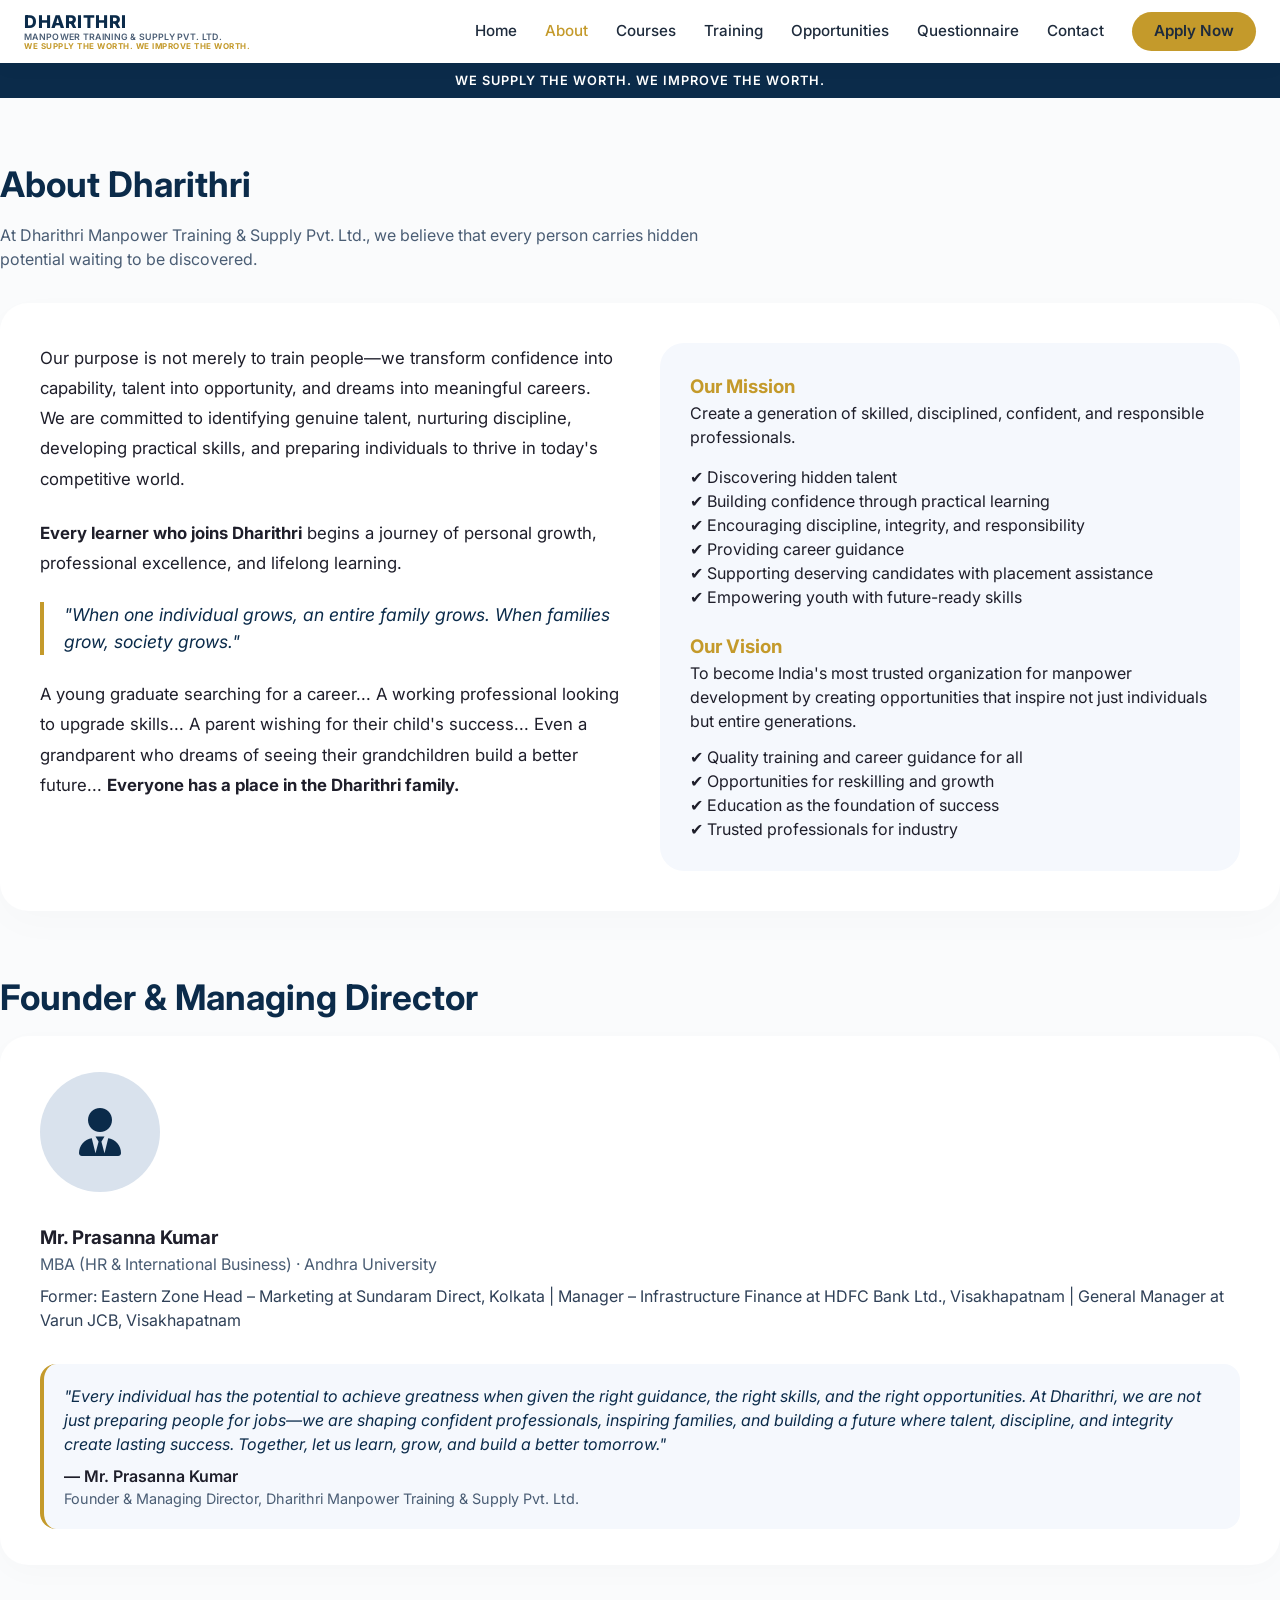
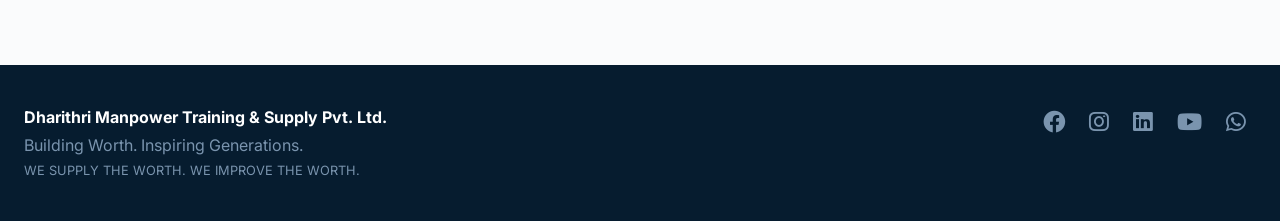
==== about.html @ cbfac0f6 "Initial commit - Dharithri website" ====
<!DOCTYPE html>
<html lang="en">
<head>
    <meta charset="UTF-8" />
    <meta name="viewport" content="width=device-width, initial-scale=1.0" />
    <title>About · Dharithri</title>
    <link rel="stylesheet" href="https://cdnjs.cloudflare.com/ajax/libs/font-awesome/6.0.0-beta3/css/all.min.css" />
    <link href="https://fonts.googleapis.com/css2?family=Inter:opsz,wght@14..32,400;14..32,500;14..32,600;14..32,700&display=swap" rel="stylesheet" />
    <link rel="stylesheet" href="css/style.css" />
</head>
<body>
    <!-- Navbar auto-loaded by navbar.js -->

    <section class="container" style="padding: 60px 0;">
        <h1 class="section-title">About Dharithri</h1>
        <p class="section-sub">At Dharithri Manpower Training & Supply Pvt. Ltd., we believe that every person carries hidden potential waiting to be discovered.</p>

        <div class="about-grid">
            <div>
                <p style="font-size:1.05rem; line-height:1.8;">Our purpose is not merely to train people—we transform confidence into capability, talent into opportunity, and dreams into meaningful careers. We are committed to identifying genuine talent, nurturing discipline, developing practical skills, and preparing individuals to thrive in today's competitive world.</p>
                <br />
                <p style="font-size:1.05rem; line-height:1.8;"><strong>Every learner who joins Dharithri</strong> begins a journey of personal growth, professional excellence, and lifelong learning.</p>
                <br />
                <blockquote style="border-left:4px solid #c49a2b; padding-left:20px; font-style:italic; font-size:1.1rem; color:#0b2b4a;">"When one individual grows, an entire family grows. When families grow, society grows."</blockquote>
                <br />
                <p style="font-size:1.05rem; line-height:1.8;">A young graduate searching for a career... A working professional looking to upgrade skills... A parent wishing for their child's success... Even a grandparent who dreams of seeing their grandchildren build a better future... <strong>Everyone has a place in the Dharithri family.</strong></p>
            </div>
            <div style="background:#f5f8fd; padding:30px; border-radius:24px;">
                <h3 style="color:#c49a2b;">Our Mission</h3>
                <p>Create a generation of skilled, disciplined, confident, and responsible professionals.</p>
                <ul style="list-style:none; margin-top:16px;">
                    <li>✔ Discovering hidden talent</li>
                    <li>✔ Building confidence through practical learning</li>
                    <li>✔ Encouraging discipline, integrity, and responsibility</li>
                    <li>✔ Providing career guidance</li>
                    <li>✔ Supporting deserving candidates with placement assistance</li>
                    <li>✔ Empowering youth with future-ready skills</li>
                </ul>
                <br />
                <h3 style="color:#c49a2b;">Our Vision</h3>
                <p>To become India's most trusted organization for manpower development by creating opportunities that inspire not just individuals but entire generations.</p>
                <ul style="list-style:none; margin-top:12px;">
                    <li>✔ Quality training and career guidance for all</li>
                    <li>✔ Opportunities for reskilling and growth</li>
                    <li>✔ Education as the foundation of success</li>
                    <li>✔ Trusted professionals for industry</li>
                </ul>
            </div>
        </div>

        <!-- ======== FOUNDER ======== -->
        <div style="margin-top:60px;">
            <h2 class="section-title">Founder & Managing Director</h2>
            <div class="founder-card">
                <div class="founder-img"><i class="fas fa-user-tie"></i></div>
                <div>
                    <h3>Mr. Prasanna Kumar</h3>
                    <p style="color:#4a5d74;">MBA (HR & International Business) · Andhra University</p>
                    <p style="margin:8px 0; color:#2f4057;">Former: Eastern Zone Head – Marketing at Sundaram Direct, Kolkata | Manager – Infrastructure Finance at HDFC Bank Ltd., Visakhapatnam | General Manager at Varun JCB, Visakhapatnam</p>
                    <br />
                    <div style="background:#f5f8fd; padding:20px; border-radius:16px; border-left:4px solid #c49a2b;">
                        <p style="font-style:italic; color:#0b2b4a;">"Every individual has the potential to achieve greatness when given the right guidance, the right skills, and the right opportunities. At Dharithri, we are not just preparing people for jobs—we are shaping confident professionals, inspiring families, and building a future where talent, discipline, and integrity create lasting success. Together, let us learn, grow, and build a better tomorrow."</p>
                        <p style="margin-top:8px; font-weight:600;">— Mr. Prasanna Kumar</p>
                        <p style="color:#4a5d74; font-size:0.9rem;">Founder & Managing Director, Dharithri Manpower Training & Supply Pvt. Ltd.</p>
                    </div>
                </div>
            </div>
        </div>
    </section>

    <script src="js/main.js"></script>
    <script src="js/navbar.js"></script>
</body>
</html>
---- css/style.css ----
/* ===== RESET & BASE ===== */
* { margin: 0; padding: 0; box-sizing: border-box; }
body { font-family: 'Inter', sans-serif; background: #fafbfc; color: #1e1e2a; line-height: 1.5; scroll-behavior: smooth; }
.container { max-width: 1280px; margin: 0 auto; padding: 0 24px; }

/* ===== NAVBAR ===== */
.navbar { background: white; box-shadow: 0 4px 20px rgba(0,0,0,0.03); padding: 12px 0; position: sticky; top: 0; z-index: 100; }
.nav-flex { display: flex; align-items: center; justify-content: space-between; flex-wrap: wrap; }
.logo-area { display: flex; align-items: center; gap: 10px; }
.logo-area img { height: 48px; width: auto; }
.logo-text { font-weight: 700; font-size: 1.2rem; color: #0b2b4a; }
.logo-text span { color: #c49a2b; }
.nav-links { display: flex; gap: 28px; font-weight: 500; align-items: center; }
.nav-links a { text-decoration: none; color: #1e2b3c; transition: 0.2s; font-size: 0.95rem; }
.nav-links a:hover, .nav-links a.active { color: #c49a2b; }
.hamburger { display: none; font-size: 1.6rem; cursor: pointer; }
@media (max-width: 768px) {
    .nav-links { display: none; flex-direction: column; width: 100%; padding: 20px 0; gap: 14px; }
    .nav-links.show { display: flex; }
    .hamburger { display: block; }
}

/* ===== BUTTONS ===== */
.btn { display: inline-block; background: #0b2b4a; color: white; padding: 10px 24px; border-radius: 40px; text-decoration: none; font-weight: 600; font-size: 0.9rem; border: none; cursor: pointer; transition: 0.2s; }
.btn-gold { background: #c49a2b; color: #0b2b4a; }
.btn-gold:hover { background: #b0861f; transform: translateY(-2px); }
.btn-outline { background: transparent; border: 2px solid #c49a2b; color: #c49a2b; }
.btn-outline:hover { background: #c49a2b; color: white; }
.btn:hover { opacity: 0.9; transform: translateY(-2px); }

/* ===== SECTIONS ===== */
.section-title { font-size: 2.2rem; font-weight: 700; color: #0b2b4a; margin-bottom: 12px; }
.section-sub { color: #4a5d74; max-width: 700px; margin-bottom: 32px; }

/* ===== HERO ===== */
.hero { padding: 60px 0 40px; background: linear-gradient(145deg, #f0f4fa 0%, #ffffff 100%); }
.hero-grid { display: grid; grid-template-columns: 1fr 1fr; gap: 48px; align-items: center; }
.hero h1 { font-size: 3.2rem; font-weight: 700; line-height: 1.2; color: #0b2b4a; }
.hero h1 i { color: #c49a2b; }
.hero p { font-size: 1.1rem; color: #2f4057; margin: 20px 0 28px; max-width: 520px; }
.hero-tag { background: #e7edf5; display: inline-block; padding: 6px 18px; border-radius: 40px; font-weight: 600; font-size: 0.9rem; color: #0b2b4a; }
.hero-badge { display: flex; gap: 12px; flex-wrap: wrap; }
@media (max-width: 768px) { .hero-grid { grid-template-columns: 1fr; } .hero h1 { font-size: 2.2rem; } }

/* ===== ABOUT ===== */
.about-grid { display: grid; grid-template-columns: 1fr 1fr; gap: 40px; background: white; padding: 40px; border-radius: 28px; box-shadow: 0 12px 40px rgba(0,0,0,0.02); }
@media (max-width: 768px) { .about-grid { grid-template-columns: 1fr; padding: 24px; } }

/* ===== FOUNDER ===== */
.founder-card { background: white; border-radius: 28px; padding: 36px 40px; box-shadow: 0 8px 30px rgba(0,0,0,0.02); display: flex; gap: 32px; flex-wrap: wrap; align-items: flex-start; }
.founder-img { width: 120px; height: 120px; background: #d9e2ed; border-radius: 50%; display: flex; align-items: center; justify-content: center; font-size: 3rem; color: #0b2b4a; font-weight: 700; flex-shrink:0; }

/* ===== CARDS ===== */
.card { background: white; padding: 24px; border-radius: 20px; box-shadow: 0 4px 16px rgba(0,0,0,0.03); transition: 0.3s; }
.card:hover { transform: translateY(-4px); box-shadow: 0 12px 32px rgba(0,0,0,0.06); }
.card h4 { margin: 12px 0 6px; }
.card p { color: #4a5d74; font-size: 0.95rem; }

/* ===== COURSES ===== */
.course-grid { display: grid; grid-template-columns: repeat(auto-fill, minmax(280px, 1fr)); gap: 24px; margin: 30px 0; }
.course-card { background: white; padding: 24px; border-radius: 20px; box-shadow: 0 4px 16px rgba(0,0,0,0.03); border-left: 4px solid #c49a2b; transition: 0.3s; }
.course-card:hover { transform: translateY(-3px); box-shadow: 0 12px 32px rgba(0,0,0,0.06); }
.course-card h4 { color: #0b2b4a; margin-bottom: 8px; }
.course-card ul { list-style: none; margin: 10px 0 16px; }
.course-card ul li { padding: 4px 0; font-size: 0.9rem; color: #2f4057; border-bottom: 1px solid #f0f2f5; }
.course-card ul li:last-child { border-bottom: none; }
.course-card .btn { padding: 6px 18px; font-size: 0.8rem; margin-right: 6px; }

/* ===== TRAINING ===== */
.training-section { background: white; padding: 40px; border-radius: 24px; margin: 30px 0; box-shadow: 0 4px 16px rgba(0,0,0,0.03); }
.training-section h3 { color: #0b2b4a; margin-bottom: 16px; }

/* ===== GALLERY ===== */
.gallery-grid { display: grid; grid-template-columns: repeat(auto-fit, minmax(250px, 1fr)); gap: 20px; margin: 24px 0; }
.gallery-grid img { width: 100%; height: 220px; object-fit: cover; border-radius: 16px; box-shadow: 0 4px 16px rgba(0,0,0,0.06); transition: 0.3s; }
.gallery-grid img:hover { transform: scale(1.02); box-shadow: 0 8px 24px rgba(0,0,0,0.1); }

/* ===== FORM ===== */
.form-group { margin-bottom: 20px; }
.form-group label { display: block; font-weight: 600; margin-bottom: 4px; color: #0b2b4a; }
.form-group label .required { color: #e74c3c; }
.form-group input, .form-group select, .form-group textarea { width: 100%; padding: 12px 16px; border: 1px solid #dde2e8; border-radius: 12px; font-family: 'Inter', sans-serif; font-size: 0.95rem; transition: 0.2s; background: white; }
.form-group input:focus, .form-group select:focus, .form-group textarea:focus { outline: none; border-color: #c49a2b; box-shadow: 0 0 0 3px rgba(196,154,43,0.15); }
.form-group input[type="file"] { padding: 10px; background: #f8f9fb; }
.form-row { display: grid; grid-template-columns: 1fr 1fr; gap: 20px; }
@media (max-width: 600px) { .form-row { grid-template-columns: 1fr; } }
.form-section { background: white; padding: 40px; border-radius: 24px; box-shadow: 0 4px 16px rgba(0,0,0,0.03); max-width: 900px; margin: 0 auto; }

/* ============================================= */
/* ===== ADMIN STYLES (UPDATED) ===== */
/* ============================================= */

/* --- Admin Login Box --- */
.admin-login-box {
    max-width: 420px;
    width: 100%;
    margin: 60px auto;
    background: white;
    padding: 40px;
    border-radius: 24px;
    box-shadow: 0 12px 40px rgba(0,0,0,0.08);
}

.admin-login-box .form-group input {
    width: 100%;
    padding: 12px 16px;
    border: 1px solid #dde2e8;
    border-radius: 12px;
    font-family: 'Inter', sans-serif;
    font-size: 0.95rem;
    transition: 0.2s;
    background: white;
}

.admin-login-box .form-group input:focus {
    outline: none;
    border-color: #c49a2b;
    box-shadow: 0 0 0 3px rgba(196,154,43,0.15);
}

.admin-login-box .form-group label {
    display: block;
    font-weight: 600;
    margin-bottom: 4px;
    color: #0b2b4a;
}

.admin-login-box .form-group label .required {
    color: #e74c3c;
}

/* --- Admin Table --- */
.admin-table {
    width: 100%;
    border-collapse: collapse;
    background: white;
    border-radius: 16px;
    overflow: hidden;
    box-shadow: 0 4px 16px rgba(0,0,0,0.03);
}

.admin-table th {
    background: #0b2b4a;
    color: white;
    padding: 14px 16px;
    text-align: left;
    font-weight: 600;
}

.admin-table td {
    padding: 12px 16px;
    border-bottom: 1px solid #eef2f6;
    vertical-align: middle;
}

.admin-table tr:hover {
    background: #f8f9fb;
}

.admin-table .badge {
    background: #c49a2b;
    color: #0b2b4a;
    padding: 2px 12px;
    border-radius: 40px;
    font-size: 0.75rem;
    font-weight: 600;
}

/* --- Admin Dashboard Table (Responsive) --- */
.admin-dashboard-table {
    width: 100%;
    border-collapse: collapse;
    font-size: 0.9rem;
}

.admin-dashboard-table thead tr {
    background: #0b2b4a;
    color: white;
}

.admin-dashboard-table thead th {
    padding: 12px 16px;
    text-align: left;
    font-weight: 600;
}

.admin-dashboard-table tbody tr {
    border-bottom: 1px solid #eef2f6;
}

.admin-dashboard-table tbody tr:nth-child(even) {
    background: #f8f9fb;
}

.admin-dashboard-table tbody td {
    padding: 10px 16px;
    vertical-align: middle;
}

.admin-dashboard-table .program-badge {
    background: #c49a2b;
    color: #0b2b4a;
    padding: 2px 12px;
    border-radius: 40px;
    font-size: 0.75rem;
    font-weight: 600;
    display: inline-block;
}

.admin-dashboard-table .view-btn {
    background: #c49a2b;
    border: none;
    color: #0b2b4a;
    padding: 4px 14px;
    border-radius: 6px;
    cursor: pointer;
    font-size: 0.8rem;
    font-weight: 600;
    transition: 0.2s;
}

.admin-dashboard-table .view-btn:hover {
    background: #b0861f;
    transform: scale(1.05);
}

/* --- Admin Stats Cards --- */
.admin-stats {
    display: grid;
    grid-template-columns: repeat(auto-fit, minmax(150px, 1fr));
    gap: 16px;
    margin-bottom: 24px;
}

.admin-stat-card {
    background: #f5f8fd;
    padding: 16px;
    border-radius: 12px;
    text-align: center;
}

.admin-stat-card h3 {
    color: #0b2b4a;
    font-size: 1.8rem;
    margin: 0;
}

.admin-stat-card p {
    color: #4a5d74;
    margin: 4px 0 0;
    font-size: 0.9rem;
}

/* --- Admin Action Buttons --- */
.admin-actions {
    margin-top: 20px;
    display: flex;
    gap: 12px;
    flex-wrap: wrap;
}

.admin-actions .btn-export {
    background: #0b2b4a;
    color: white;
    border: none;
    padding: 10px 24px;
    border-radius: 40px;
    cursor: pointer;
    font-weight: 600;
    transition: 0.2s;
}

.admin-actions .btn-export:hover {
    background: #1a3d5e;
    transform: translateY(-2px);
}

.admin-actions .btn-refresh {
    background: #4a5d74;
    color: white;
    border: none;
    padding: 10px 24px;
    border-radius: 40px;
    cursor: pointer;
    font-weight: 600;
    transition: 0.2s;
}

.admin-actions .btn-refresh:hover {
    background: #5a6d84;
    transform: translateY(-2px);
}

.admin-actions .btn-danger {
    background: #e74c3c;
    color: white;
    border: none;
    padding: 10px 24px;
    border-radius: 40px;
    cursor: pointer;
    font-weight: 600;
    transition: 0.2s;
}

.admin-actions .btn-danger:hover {
    background: #c0392b;
    transform: translateY(-2px);
}

/* --- Admin Loading --- */
.admin-loading {
    text-align: center;
    padding: 40px;
    color: #4a5d74;
    background: white;
    border-radius: 16px;
}

.admin-loading .spinner {
    font-size: 2rem;
    color: #c49a2b;
    animation: spin 1s linear infinite;
}

.admin-loading p {
    margin-top: 12px;
}

@keyframes spin {
    0% { transform: rotate(0deg); }
    100% { transform: rotate(360deg); }
}

/* --- Admin Empty State --- */
.admin-empty {
    text-align: center;
    padding: 40px;
    color: #4a5d74;
}

.admin-empty .icon {
    font-size: 3rem;
    color: #c49a2b;
}

.admin-empty h3 {
    margin: 12px 0;
    color: #0b2b4a;
}

/* ============================================= */
/* ===== ALERTS ===== */
/* ============================================= */
.alert {
    padding: 16px 20px;
    border-radius: 12px;
    margin-bottom: 20px;
}

.alert-success {
    background: #e8f5e9;
    color: #2e7d32;
    border: 1px solid #a5d6a7;
}

.alert-error {
    background: #ffebee;
    color: #c62828;
    border: 1px solid #ef9a9a;
}

.alert-info {
    background: #e3f2fd;
    color: #0d47a1;
    border: 1px solid #90caf9;
}

/* ============================================= */
/* ===== MISC ===== */
/* ============================================= */
.text-center { text-align: center; }
.mt-20 { margin-top: 20px; }
.mb-20 { margin-bottom: 20px; }

/* ============================================= */
/* ===== RESPONSIVE TABLES ===== */
/* ============================================= */
@media (max-width: 768px) {
    .admin-dashboard-table {
        font-size: 0.8rem;
    }
    
    .admin-dashboard-table thead th,
    .admin-dashboard-table tbody td {
        padding: 8px 10px;
    }
    
    .admin-dashboard-table .program-badge {
        font-size: 0.65rem;
        padding: 1px 8px;
    }
    
    .admin-stats {
        grid-template-columns: repeat(auto-fit, minmax(120px, 1fr));
    }
    
    .admin-stat-card h3 {
        font-size: 1.4rem;
    }
    
    .admin-login-box {
        padding: 24px;
        margin: 20px auto;
    }
    
    .admin-actions {
        flex-direction: column;
    }
    
    .admin-actions .btn-export,
    .admin-actions .btn-refresh,
    .admin-actions .btn-danger {
        width: 100%;
        text-align: center;
    }
}

@media (max-width: 480px) {
    .admin-dashboard-table {
        font-size: 0.7rem;
    }
    
    .admin-dashboard-table thead th,
    .admin-dashboard-table tbody td {
        padding: 6px 8px;
    }
    
    .admin-dashboard-table .view-btn {
        padding: 2px 10px;
        font-size: 0.7rem;
    }
}

/* ============================================= */
/* ===== OPPORTUNITIES PAGE ===== */
/* ============================================= */
.opportunity-card {
    background: white;
    padding: 30px;
    border-radius: 20px;
    box-shadow: 0 4px 16px rgba(0,0,0,0.03);
    border-top: 4px solid #c49a2b;
    text-align: center;
    transition: 0.3s;
}

.opportunity-card:hover {
    transform: translateY(-8px);
    box-shadow: 0 12px 40px rgba(0,0,0,0.08);
}

.opportunity-card .icon-wrapper {
    background: #f5f8fd;
    width: 70px;
    height: 70px;
    border-radius: 50%;
    display: flex;
    align-items: center;
    justify-content: center;
    margin: 0 auto 16px;
}

.opportunity-card .icon-wrapper i {
    font-size: 2rem;
    color: #c49a2b;
}

.opportunity-card h3 {
    color: #0b2b4a;
    margin-bottom: 8px;
}

.opportunity-card p {
    color: #4a5d74;
    line-height: 1.6;
}

/* ============================================= */
/* ===== TAGLINE BANNER ===== */
/* ============================================= */
.tagline-banner {
    background: #0b2b4a;
    color: white;
    text-align: center;
    padding: 10px 0;
    font-weight: 600;
    letter-spacing: 1px;
    font-size: 0.9rem;
}

/* ============================================= */
/* ===== FOOTER ===== */
/* ============================================= */
.footer {
    background: #061c2f;
    color: white;
    padding: 40px 0;
}

.footer a {
    color: #7a94ae;
    margin: 0 10px;
    font-size: 1.4rem;
    transition: 0.3s;
}

.footer a:hover {
    color: #c49a2b;
}

.footer .footer-brand h4 {
    color: white;
}

.footer .footer-brand p {
    color: #7a94ae;
    margin-top: 4px;
}
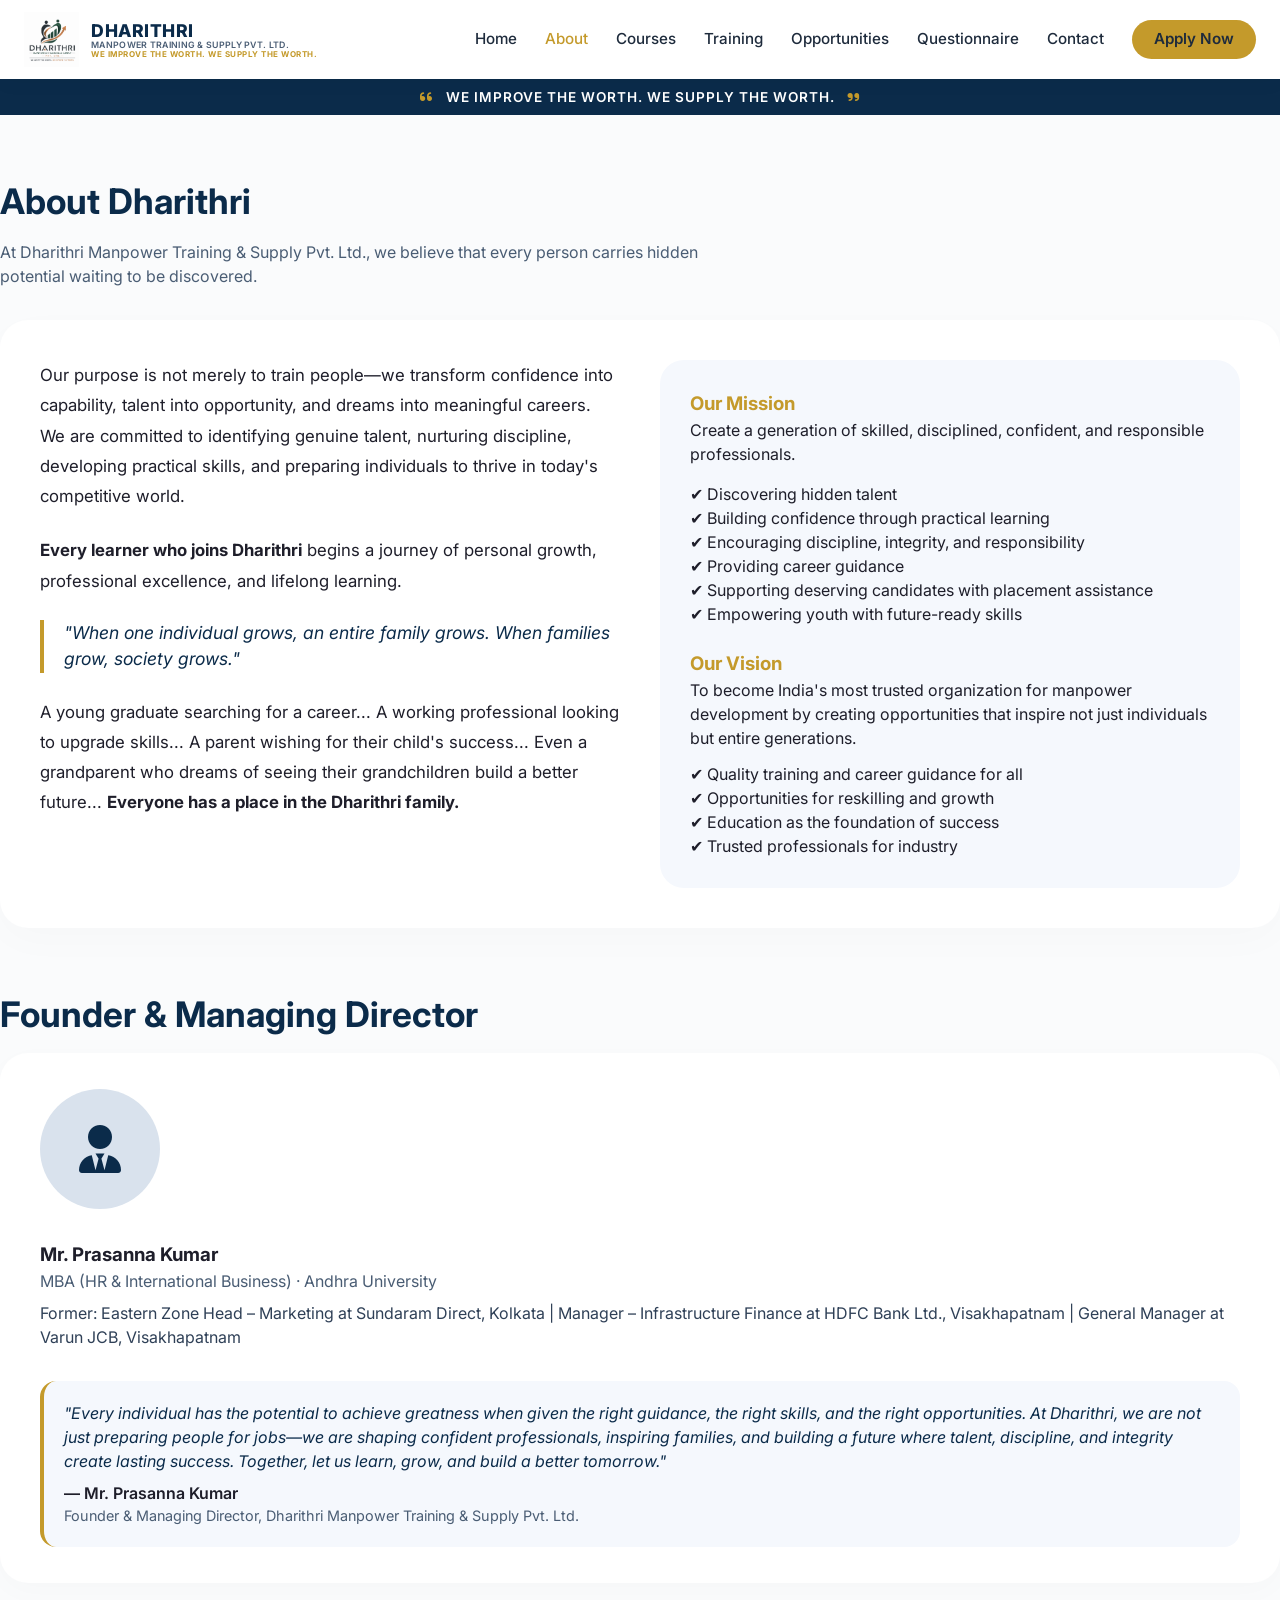
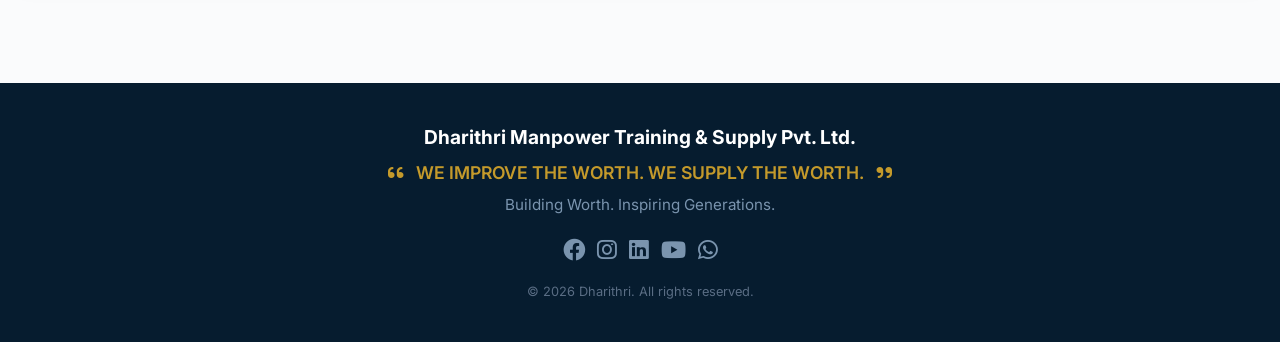
==== commit 229dfa24: "Update about.html" ====
--- a/about.html
+++ b/about.html
@@ -71,4 +71,4 @@
     <script src="js/main.js"></script>
     <script src="js/navbar.js"></script>
 </body>
-</html>+</html>
--- a/css/style.css
+++ b/css/style.css
@@ -81,16 +81,16 @@
 .form-group label .required { color: #e74c3c; }
 .form-group input, .form-group select, .form-group textarea { width: 100%; padding: 12px 16px; border: 1px solid #dde2e8; border-radius: 12px; font-family: 'Inter', sans-serif; font-size: 0.95rem; transition: 0.2s; background: white; }
 .form-group input:focus, .form-group select:focus, .form-group textarea:focus { outline: none; border-color: #c49a2b; box-shadow: 0 0 0 3px rgba(196,154,43,0.15); }
-.form-group input[type="file"] { padding: 10px; background: #f8f9fb; }
+.form-group input[type="file"] { padding: 10px; background: #f8f9fb; cursor: pointer; }
+.form-group input[type="file"]:hover { background: #f0f2f5; }
+.form-group small { display: block; margin-top: 4px; color: #6c7a8a; font-size: 0.85rem; }
 .form-row { display: grid; grid-template-columns: 1fr 1fr; gap: 20px; }
 @media (max-width: 600px) { .form-row { grid-template-columns: 1fr; } }
 .form-section { background: white; padding: 40px; border-radius: 24px; box-shadow: 0 4px 16px rgba(0,0,0,0.03); max-width: 900px; margin: 0 auto; }
 
 /* ============================================= */
-/* ===== ADMIN STYLES (UPDATED) ===== */
-/* ============================================= */
-
-/* --- Admin Login Box --- */
+/* ===== ADMIN LOGIN ===== */
+/* ============================================= */
 .admin-login-box {
     max-width: 420px;
     width: 100%;
@@ -129,75 +129,172 @@
     color: #e74c3c;
 }
 
+/* ============================================= */
+/* ===== ADMIN DASHBOARD ===== */
+/* ============================================= */
+
+/* --- Dashboard Header --- */
+.dashboard-header {
+    display: flex;
+    justify-content: space-between;
+    align-items: center;
+    flex-wrap: wrap;
+    margin: 20px 0 30px;
+    gap: 16px;
+}
+
+.dashboard-header h1 {
+    font-size: 2rem;
+    color: #0b2b4a;
+}
+
+.dashboard-controls {
+    display: flex;
+    gap: 12px;
+    align-items: center;
+    flex-wrap: wrap;
+}
+
+.dashboard-controls input[type="text"] {
+    padding: 10px 16px;
+    border: 1px solid #dde2e8;
+    border-radius: 12px;
+    font-family: 'Inter', sans-serif;
+    font-size: 0.95rem;
+    min-width: 250px;
+    transition: 0.2s;
+    background: white;
+}
+
+.dashboard-controls input[type="text"]:focus {
+    outline: none;
+    border-color: #c49a2b;
+    box-shadow: 0 0 0 3px rgba(196,154,43,0.15);
+}
+
+.btn-export {
+    background: #0b2b4a;
+    color: white;
+    border: none;
+    padding: 10px 24px;
+    border-radius: 40px;
+    cursor: pointer;
+    font-weight: 600;
+    font-size: 0.9rem;
+    transition: 0.3s;
+    display: inline-flex;
+    align-items: center;
+    gap: 8px;
+}
+
+.btn-export:hover {
+    background: #1a3d5e;
+    transform: translateY(-2px);
+    box-shadow: 0 4px 12px rgba(11,43,74,0.2);
+}
+
+.btn-export i {
+    font-size: 1rem;
+}
+
+/* --- Stats Cards --- */
+.admin-stats {
+    display: grid;
+    grid-template-columns: repeat(auto-fit, minmax(180px, 1fr));
+    gap: 20px;
+    margin-bottom: 30px;
+}
+
+.admin-stat-card {
+    background: white;
+    padding: 20px 24px;
+    border-radius: 16px;
+    box-shadow: 0 4px 16px rgba(0,0,0,0.03);
+    text-align: center;
+    transition: 0.3s;
+    border: 1px solid #f0f2f5;
+}
+
+.admin-stat-card:hover {
+    transform: translateY(-4px);
+    box-shadow: 0 8px 24px rgba(0,0,0,0.06);
+}
+
+.admin-stat-card .stat-icon {
+    font-size: 1.8rem;
+    color: #c49a2b;
+    margin-bottom: 8px;
+}
+
+.admin-stat-card h3 {
+    color: #0b2b4a;
+    font-size: 2rem;
+    margin: 0;
+}
+
+.admin-stat-card p {
+    color: #4a5d74;
+    margin: 4px 0 0;
+    font-size: 0.85rem;
+    font-weight: 500;
+}
+
+/* --- Table Container --- */
+.table-container {
+    background: white;
+    padding: 24px;
+    border-radius: 16px;
+    box-shadow: 0 4px 16px rgba(0,0,0,0.03);
+    overflow-x: auto;
+    margin-top: 20px;
+}
+
+.table-container h2 {
+    color: #0b2b4a;
+    margin-top: 0;
+    margin-bottom: 16px;
+    font-size: 1.4rem;
+}
+
 /* --- Admin Table --- */
 .admin-table {
     width: 100%;
     border-collapse: collapse;
-    background: white;
-    border-radius: 16px;
-    overflow: hidden;
-    box-shadow: 0 4px 16px rgba(0,0,0,0.03);
-}
-
-.admin-table th {
+    font-size: 0.9rem;
+}
+
+.admin-table thead tr {
     background: #0b2b4a;
     color: white;
-    padding: 14px 16px;
-    text-align: left;
-    font-weight: 600;
-}
-
-.admin-table td {
-    padding: 12px 16px;
-    border-bottom: 1px solid #eef2f6;
-    vertical-align: middle;
-}
-
-.admin-table tr:hover {
-    background: #f8f9fb;
-}
-
-.admin-table .badge {
-    background: #c49a2b;
-    color: #0b2b4a;
-    padding: 2px 12px;
-    border-radius: 40px;
-    font-size: 0.75rem;
-    font-weight: 600;
-}
-
-/* --- Admin Dashboard Table (Responsive) --- */
-.admin-dashboard-table {
-    width: 100%;
-    border-collapse: collapse;
-    font-size: 0.9rem;
-}
-
-.admin-dashboard-table thead tr {
-    background: #0b2b4a;
-    color: white;
-}
-
-.admin-dashboard-table thead th {
+}
+
+.admin-table thead th {
     padding: 12px 16px;
     text-align: left;
     font-weight: 600;
-}
-
-.admin-dashboard-table tbody tr {
+    white-space: nowrap;
+}
+
+.admin-table tbody tr {
     border-bottom: 1px solid #eef2f6;
-}
-
-.admin-dashboard-table tbody tr:nth-child(even) {
-    background: #f8f9fb;
-}
-
-.admin-dashboard-table tbody td {
+    transition: 0.2s;
+}
+
+.admin-table tbody tr:nth-child(even) {
+    background: #fafbfc;
+}
+
+.admin-table tbody tr:hover {
+    background: #f5f8fd;
+}
+
+.admin-table tbody td {
     padding: 10px 16px;
     vertical-align: middle;
 }
 
-.admin-dashboard-table .program-badge {
+/* --- Program Badge --- */
+.program-badge {
     background: #c49a2b;
     color: #0b2b4a;
     padding: 2px 12px;
@@ -207,7 +304,77 @@
     display: inline-block;
 }
 
-.admin-dashboard-table .view-btn {
+/* ============================================= */
+/* ===== ACTION BUTTONS (View, Resume, Delete) ===== */
+/* ============================================= */
+.action-cell {
+    display: flex;
+    gap: 6px;
+    align-items: center;
+    flex-wrap: wrap;
+}
+
+.btn-action {
+    display: inline-flex;
+    align-items: center;
+    justify-content: center;
+    width: 34px;
+    height: 34px;
+    border-radius: 6px;
+    border: none;
+    cursor: pointer;
+    transition: all 0.3s ease;
+    color: white;
+    text-decoration: none;
+    font-size: 0.85rem;
+}
+
+.btn-action i {
+    font-size: 14px;
+}
+
+/* View Button */
+.btn-view {
+    background: #4CAF50;
+}
+.btn-view:hover {
+    background: #45a049;
+    transform: scale(1.08);
+    box-shadow: 0 4px 12px rgba(76,175,80,0.3);
+}
+
+/* Resume Button */
+.btn-resume {
+    background: #FF6B6B;
+}
+.btn-resume:hover {
+    background: #ff5252;
+    transform: scale(1.08);
+    box-shadow: 0 4px 12px rgba(255,107,107,0.3);
+}
+
+/* Delete Button */
+.btn-delete {
+    background: #dc3545;
+}
+.btn-delete:hover {
+    background: #c82333;
+    transform: scale(1.08);
+    box-shadow: 0 4px 12px rgba(220,53,69,0.3);
+}
+
+/* No Resume Badge */
+.no-resume {
+    color: #999;
+    font-size: 11px;
+    font-style: italic;
+    padding: 4px 8px;
+    background: #f5f5f5;
+    border-radius: 4px;
+}
+
+/* --- View Button (Text version) --- */
+.view-btn {
     background: #c49a2b;
     border: none;
     color: #0b2b4a;
@@ -219,39 +386,14 @@
     transition: 0.2s;
 }
 
-.admin-dashboard-table .view-btn:hover {
+.view-btn:hover {
     background: #b0861f;
     transform: scale(1.05);
 }
 
-/* --- Admin Stats Cards --- */
-.admin-stats {
-    display: grid;
-    grid-template-columns: repeat(auto-fit, minmax(150px, 1fr));
-    gap: 16px;
-    margin-bottom: 24px;
-}
-
-.admin-stat-card {
-    background: #f5f8fd;
-    padding: 16px;
-    border-radius: 12px;
-    text-align: center;
-}
-
-.admin-stat-card h3 {
-    color: #0b2b4a;
-    font-size: 1.8rem;
-    margin: 0;
-}
-
-.admin-stat-card p {
-    color: #4a5d74;
-    margin: 4px 0 0;
-    font-size: 0.9rem;
-}
-
-/* --- Admin Action Buttons --- */
+/* ============================================= */
+/* ===== ADMIN ACTIONS BAR ===== */
+/* ============================================= */
 .admin-actions {
     margin-top: 20px;
     display: flex;
@@ -307,7 +449,9 @@
     transform: translateY(-2px);
 }
 
-/* --- Admin Loading --- */
+/* ============================================= */
+/* ===== ADMIN LOADING & EMPTY STATES ===== */
+/* ============================================= */
 .admin-loading {
     text-align: center;
     padding: 40px;
@@ -331,7 +475,6 @@
     100% { transform: rotate(360deg); }
 }
 
-/* --- Admin Empty State --- */
 .admin-empty {
     text-align: center;
     padding: 40px;
@@ -373,72 +516,6 @@
     background: #e3f2fd;
     color: #0d47a1;
     border: 1px solid #90caf9;
-}
-
-/* ============================================= */
-/* ===== MISC ===== */
-/* ============================================= */
-.text-center { text-align: center; }
-.mt-20 { margin-top: 20px; }
-.mb-20 { margin-bottom: 20px; }
-
-/* ============================================= */
-/* ===== RESPONSIVE TABLES ===== */
-/* ============================================= */
-@media (max-width: 768px) {
-    .admin-dashboard-table {
-        font-size: 0.8rem;
-    }
-    
-    .admin-dashboard-table thead th,
-    .admin-dashboard-table tbody td {
-        padding: 8px 10px;
-    }
-    
-    .admin-dashboard-table .program-badge {
-        font-size: 0.65rem;
-        padding: 1px 8px;
-    }
-    
-    .admin-stats {
-        grid-template-columns: repeat(auto-fit, minmax(120px, 1fr));
-    }
-    
-    .admin-stat-card h3 {
-        font-size: 1.4rem;
-    }
-    
-    .admin-login-box {
-        padding: 24px;
-        margin: 20px auto;
-    }
-    
-    .admin-actions {
-        flex-direction: column;
-    }
-    
-    .admin-actions .btn-export,
-    .admin-actions .btn-refresh,
-    .admin-actions .btn-danger {
-        width: 100%;
-        text-align: center;
-    }
-}
-
-@media (max-width: 480px) {
-    .admin-dashboard-table {
-        font-size: 0.7rem;
-    }
-    
-    .admin-dashboard-table thead th,
-    .admin-dashboard-table tbody td {
-        padding: 6px 8px;
-    }
-    
-    .admin-dashboard-table .view-btn {
-        padding: 2px 10px;
-        font-size: 0.7rem;
-    }
 }
 
 /* ============================================= */
@@ -525,4 +602,199 @@
 .footer .footer-brand p {
     color: #7a94ae;
     margin-top: 4px;
-}+}
+
+/* ============================================= */
+/* ===== MISC UTILITIES ===== */
+/* ============================================= */
+.text-center { text-align: center; }
+.text-left { text-align: left; }
+.text-right { text-align: right; }
+.mt-20 { margin-top: 20px; }
+.mb-20 { margin-bottom: 20px; }
+.mt-30 { margin-top: 30px; }
+.mb-30 { margin-bottom: 30px; }
+.p-20 { padding: 20px; }
+.p-30 { padding: 30px; }
+.hidden { display: none; }
+
+/* ============================================= */
+/* ===== RESPONSIVE TABLES ===== */
+/* ============================================= */
+@media (max-width: 1024px) {
+    .admin-table {
+        font-size: 0.85rem;
+    }
+    .admin-table thead th,
+    .admin-table tbody td {
+        padding: 8px 12px;
+    }
+}
+
+@media (max-width: 768px) {
+    .dashboard-header {
+        flex-direction: column;
+        align-items: stretch;
+    }
+    
+    .dashboard-controls {
+        flex-direction: column;
+        width: 100%;
+    }
+    
+    .dashboard-controls input[type="text"] {
+        min-width: auto;
+        width: 100%;
+    }
+    
+    .btn-export {
+        width: 100%;
+        justify-content: center;
+    }
+    
+    .admin-stats {
+        grid-template-columns: repeat(auto-fit, minmax(140px, 1fr));
+        gap: 12px;
+    }
+    
+    .admin-stat-card {
+        padding: 14px 16px;
+    }
+    
+    .admin-stat-card h3 {
+        font-size: 1.4rem;
+    }
+    
+    .admin-table {
+        font-size: 0.8rem;
+    }
+    
+    .admin-table thead th,
+    .admin-table tbody td {
+        padding: 6px 10px;
+    }
+    
+    .admin-table .program-badge {
+        font-size: 0.65rem;
+        padding: 1px 8px;
+    }
+    
+    .action-cell {
+        gap: 4px;
+    }
+    
+    .btn-action {
+        width: 30px;
+        height: 30px;
+    }
+    
+    .btn-action i {
+        font-size: 12px;
+    }
+    
+    .no-resume {
+        font-size: 10px;
+        padding: 2px 6px;
+    }
+    
+    .admin-login-box {
+        padding: 24px;
+        margin: 20px auto;
+    }
+    
+    .admin-actions {
+        flex-direction: column;
+    }
+    
+    .admin-actions .btn-export,
+    .admin-actions .btn-refresh,
+    .admin-actions .btn-danger {
+        width: 100%;
+        text-align: center;
+        justify-content: center;
+    }
+    
+    .table-container {
+        padding: 12px;
+    }
+}
+
+@media (max-width: 480px) {
+    .admin-table {
+        font-size: 0.7rem;
+    }
+    
+    .admin-table thead th,
+    .admin-table tbody td {
+        padding: 4px 6px;
+    }
+    
+    .admin-table .view-btn {
+        padding: 2px 10px;
+        font-size: 0.65rem;
+    }
+    
+    .btn-action {
+        width: 26px;
+        height: 26px;
+    }
+    
+    .btn-action i {
+        font-size: 10px;
+    }
+    
+    .admin-stats {
+        grid-template-columns: 1fr 1fr;
+        gap: 8px;
+    }
+    
+    .admin-stat-card h3 {
+        font-size: 1.2rem;
+    }
+    
+    .admin-stat-card p {
+        font-size: 0.75rem;
+    }
+}
+
+/* ============================================= */
+/* ===== SCROLLBAR STYLING ===== */
+/* ============================================= */
+::-webkit-scrollbar {
+    width: 6px;
+    height: 6px;
+}
+
+::-webkit-scrollbar-track {
+    background: #f1f1f1;
+    border-radius: 10px;
+}
+
+::-webkit-scrollbar-thumb {
+    background: #c49a2b;
+    border-radius: 10px;
+}
+
+::-webkit-scrollbar-thumb:hover {
+    background: #b0861f;
+}
+
+/* ============================================= */
+/* ===== PRINT STYLES ===== */
+/* ============================================= */
+@media print {
+    .navbar, .footer, .admin-actions, .dashboard-controls {
+        display: none !important;
+    }
+    .table-container {
+        box-shadow: none !important;
+        border: 1px solid #ddd;
+    }
+    .admin-table thead tr {
+        background: #333 !important;
+        color: white !important;
+    }
+    .btn-action {
+        display: none !important;
+    }
+}
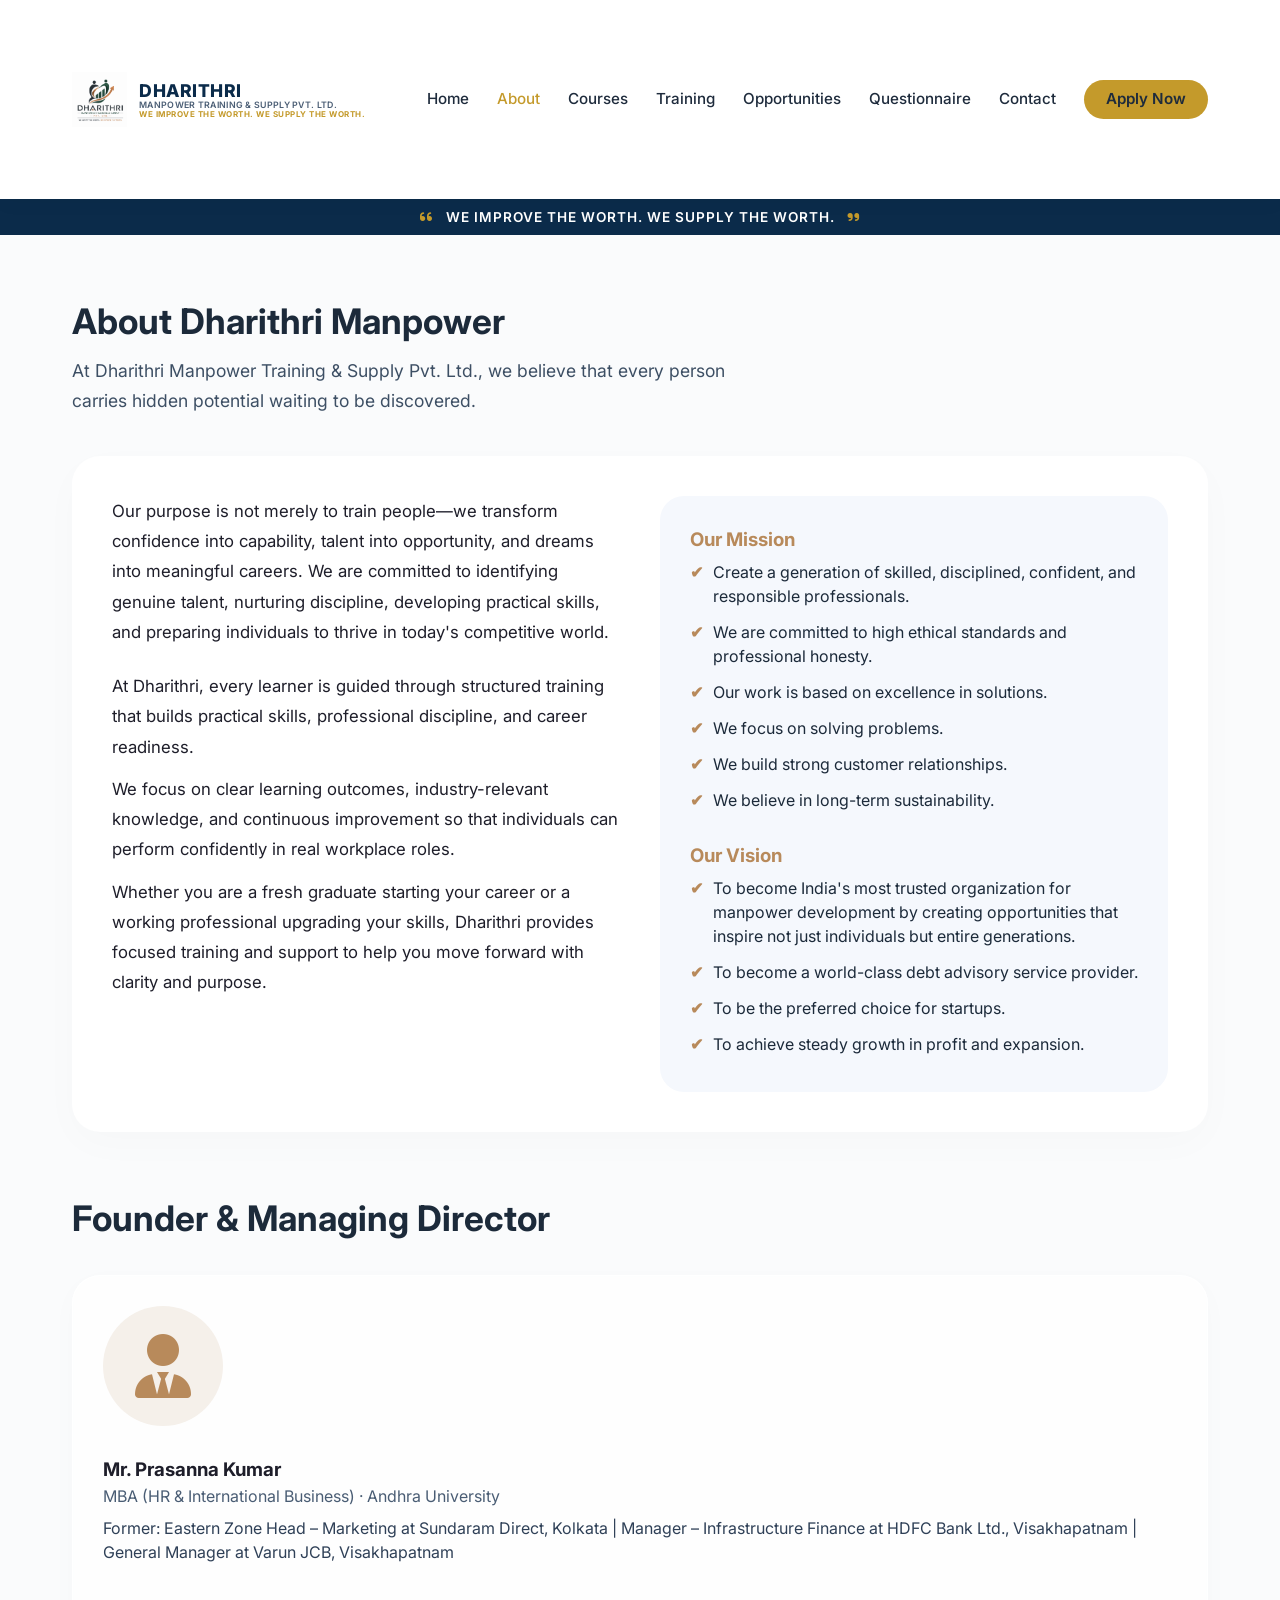
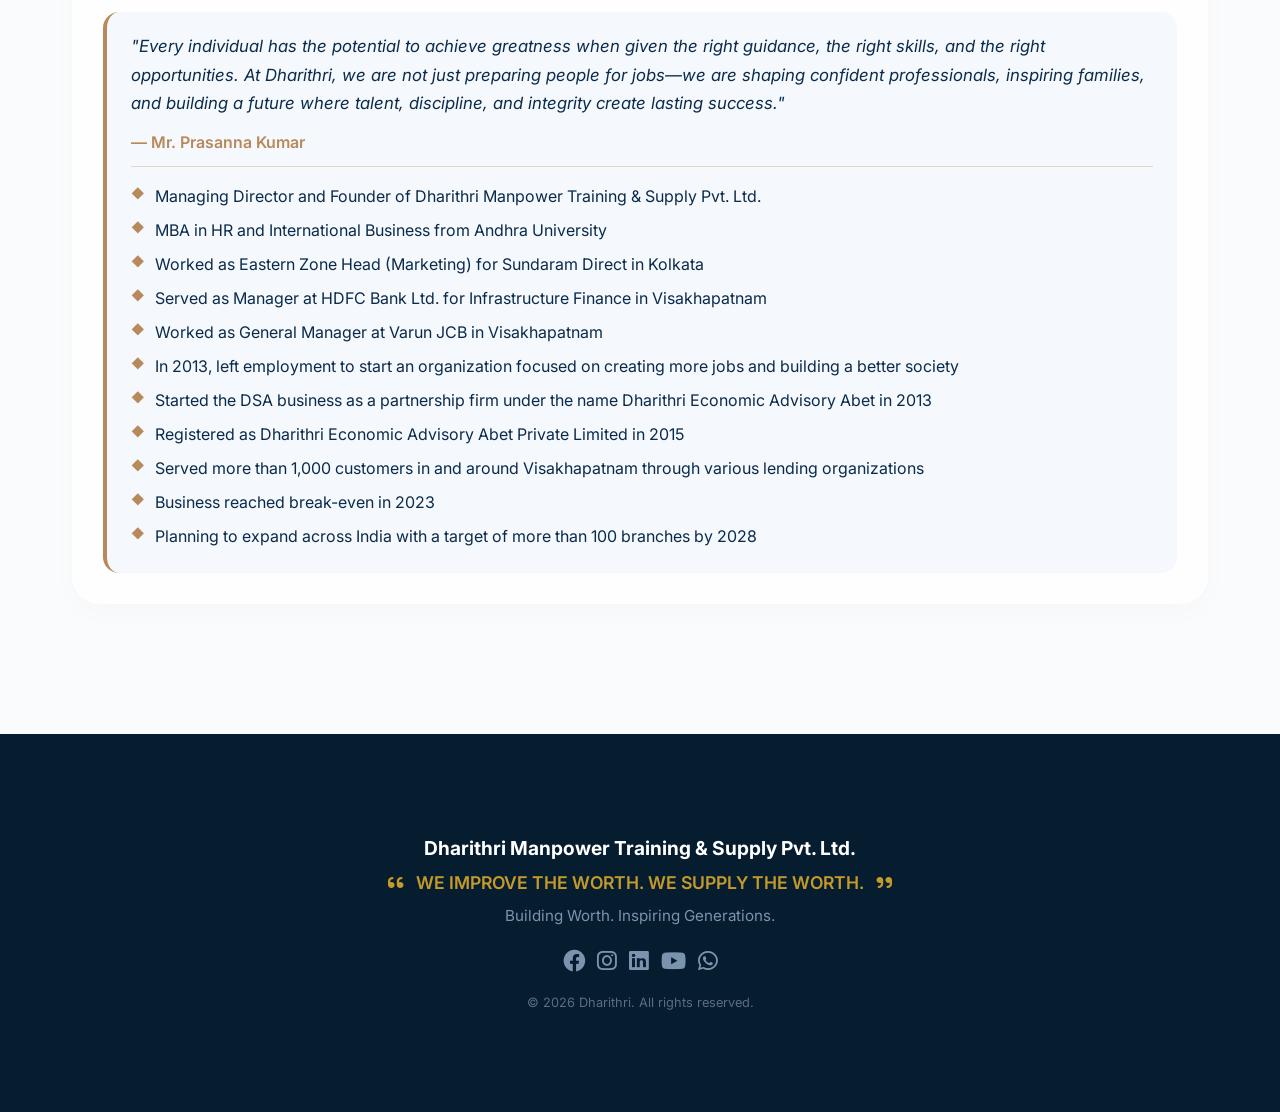
==== commit 675c037c: "Revise About page layout and content Updated the About page with new styles, content, and mission/vi" ====
--- a/about.html
+++ b/about.html
@@ -7,48 +7,159 @@
     <link rel="stylesheet" href="https://cdnjs.cloudflare.com/ajax/libs/font-awesome/6.0.0-beta3/css/all.min.css" />
     <link href="https://fonts.googleapis.com/css2?family=Inter:opsz,wght@14..32,400;14..32,500;14..32,600;14..32,700&display=swap" rel="stylesheet" />
     <link rel="stylesheet" href="css/style.css" />
+    <style>
+        .about-grid {
+            display: grid;
+            grid-template-columns: 1fr 1fr;
+            gap: 40px;
+            margin: 40px 0;
+        }
+        .about-grid ul {
+            list-style: none;
+            padding: 0;
+        }
+        .about-grid ul li {
+            padding: 6px 0;
+            display: flex;
+            align-items: flex-start;
+            gap: 10px;
+            color: #1c2a3a;
+        }
+        .about-grid ul li::before {
+            content: "✔";
+            color: #b88a5b;
+            font-weight: 700;
+        }
+        .founder-card {
+            display: flex;
+            gap: 30px;
+            background: rgba(255,255,255,0.7);
+            backdrop-filter: blur(4px);
+            padding: 30px;
+            border-radius: 28px;
+            border: 1px solid rgba(255,255,255,0.8);
+            margin: 30px 0;
+            align-items: flex-start;
+        }
+        .founder-img {
+            font-size: 4rem;
+            color: #b88a5b;
+            background: #f5f0ea;
+            padding: 20px;
+            border-radius: 50%;
+            min-width: 100px;
+            text-align: center;
+        }
+        .section-title {
+            font-size: 2.2rem;
+            font-weight: 700;
+            color: #1c2a3a;
+            margin-bottom: 0.5rem;
+        }
+        .section-sub {
+            font-size: 1.1rem;
+            color: #3d4f64;
+            max-width: 700px;
+            line-height: 1.7;
+        }
+        .container {
+            max-width: 1200px;
+            margin: 0 auto;
+            padding: 60px 2rem;
+        }
+        .highlight-box {
+            background: #f5f8fd;
+            padding: 20px 24px;
+            border-radius: 16px;
+            border-left: 4px solid #b88a5b;
+            margin-top: 16px;
+        }
+        .highlight-box ul {
+            list-style: none;
+            padding: 0;
+            margin: 10px 0 0 0;
+        }
+        .highlight-box ul li {
+            padding: 5px 0;
+            display: flex;
+            align-items: flex-start;
+            gap: 10px;
+            color: #0b2b4a;
+        }
+        .highlight-box ul li::before {
+            content: "◆";
+            color: #b88a5b;
+            font-weight: 700;
+            font-size: 0.8rem;
+        }
+        .highlight-box .founder-quote {
+            font-style: italic;
+            color: #0b2b4a;
+            margin-bottom: 12px;
+            font-size: 1.05rem;
+            line-height: 1.7;
+        }
+        .highlight-box .founder-sign {
+            font-weight: 600;
+            margin-top: 8px;
+        }
+        @media (max-width: 768px) {
+            .about-grid {
+                grid-template-columns: 1fr;
+            }
+            .founder-card {
+                flex-direction: column;
+                align-items: center;
+                text-align: center;
+            }
+        }
+    </style>
 </head>
 <body>
     <!-- Navbar auto-loaded by navbar.js -->
-
-    <section class="container" style="padding: 60px 0;">
-        <h1 class="section-title">About Dharithri</h1>
+    <div id="navbar-container"></div>
+
+    <section class="container">
+        <!-- ===== TITLE UPDATED ===== -->
+        <h1 class="section-title">About Dharithri Manpower</h1>
         <p class="section-sub">At Dharithri Manpower Training & Supply Pvt. Ltd., we believe that every person carries hidden potential waiting to be discovered.</p>
 
         <div class="about-grid">
+            <!-- LEFT COLUMN - UPDATED CONTENT -->
             <div>
                 <p style="font-size:1.05rem; line-height:1.8;">Our purpose is not merely to train people—we transform confidence into capability, talent into opportunity, and dreams into meaningful careers. We are committed to identifying genuine talent, nurturing discipline, developing practical skills, and preparing individuals to thrive in today's competitive world.</p>
                 <br />
-                <p style="font-size:1.05rem; line-height:1.8;"><strong>Every learner who joins Dharithri</strong> begins a journey of personal growth, professional excellence, and lifelong learning.</p>
-                <br />
-                <blockquote style="border-left:4px solid #c49a2b; padding-left:20px; font-style:italic; font-size:1.1rem; color:#0b2b4a;">"When one individual grows, an entire family grows. When families grow, society grows."</blockquote>
-                <br />
-                <p style="font-size:1.05rem; line-height:1.8;">A young graduate searching for a career... A working professional looking to upgrade skills... A parent wishing for their child's success... Even a grandparent who dreams of seeing their grandchildren build a better future... <strong>Everyone has a place in the Dharithri family.</strong></p>
+                <!-- ===== NEW REPLACEMENT TEXT ===== -->
+                <p style="font-size:1.05rem; line-height:1.8;">At Dharithri, every learner is guided through structured training that builds practical skills, professional discipline, and career readiness.</p>
+                <p style="font-size:1.05rem; line-height:1.8; margin-top:12px;">We focus on clear learning outcomes, industry-relevant knowledge, and continuous improvement so that individuals can perform confidently in real workplace roles.</p>
+                <p style="font-size:1.05rem; line-height:1.8; margin-top:12px;">Whether you are a fresh graduate starting your career or a working professional upgrading your skills, Dharithri provides focused training and support to help you move forward with clarity and purpose.</p>
             </div>
+
+            <!-- RIGHT COLUMN - UPDATED MISSION & VISION -->
             <div style="background:#f5f8fd; padding:30px; border-radius:24px;">
-                <h3 style="color:#c49a2b;">Our Mission</h3>
-                <p>Create a generation of skilled, disciplined, confident, and responsible professionals.</p>
-                <ul style="list-style:none; margin-top:16px;">
-                    <li>✔ Discovering hidden talent</li>
-                    <li>✔ Building confidence through practical learning</li>
-                    <li>✔ Encouraging discipline, integrity, and responsibility</li>
-                    <li>✔ Providing career guidance</li>
-                    <li>✔ Supporting deserving candidates with placement assistance</li>
-                    <li>✔ Empowering youth with future-ready skills</li>
+                <!-- ===== UPDATED MISSION ===== -->
+                <h3 style="color:#b88a5b;">Our Mission</h3>
+                <ul>
+                    <li>Create a generation of skilled, disciplined, confident, and responsible professionals.</li>
+                    <li>We are committed to high ethical standards and professional honesty.</li>
+                    <li>Our work is based on excellence in solutions.</li>
+                    <li>We focus on solving problems.</li>
+                    <li>We build strong customer relationships.</li>
+                    <li>We believe in long-term sustainability.</li>
                 </ul>
                 <br />
-                <h3 style="color:#c49a2b;">Our Vision</h3>
-                <p>To become India's most trusted organization for manpower development by creating opportunities that inspire not just individuals but entire generations.</p>
-                <ul style="list-style:none; margin-top:12px;">
-                    <li>✔ Quality training and career guidance for all</li>
-                    <li>✔ Opportunities for reskilling and growth</li>
-                    <li>✔ Education as the foundation of success</li>
-                    <li>✔ Trusted professionals for industry</li>
+                <!-- ===== UPDATED VISION ===== -->
+                <h3 style="color:#b88a5b;">Our Vision</h3>
+                <ul>
+                    <li>To become India's most trusted organization for manpower development by creating opportunities that inspire not just individuals but entire generations.</li>
+                    <li>To become a world-class debt advisory service provider.</li>
+                    <li>To be the preferred choice for startups.</li>
+                    <li>To achieve steady growth in profit and expansion.</li>
                 </ul>
             </div>
         </div>
 
-        <!-- ======== FOUNDER ======== -->
+        <!-- ======== FOUNDER - UPDATED WITH POINTS ======== -->
         <div style="margin-top:60px;">
             <h2 class="section-title">Founder & Managing Director</h2>
             <div class="founder-card">
@@ -58,16 +169,35 @@
                     <p style="color:#4a5d74;">MBA (HR & International Business) · Andhra University</p>
                     <p style="margin:8px 0; color:#2f4057;">Former: Eastern Zone Head – Marketing at Sundaram Direct, Kolkata | Manager – Infrastructure Finance at HDFC Bank Ltd., Visakhapatnam | General Manager at Varun JCB, Visakhapatnam</p>
                     <br />
-                    <div style="background:#f5f8fd; padding:20px; border-radius:16px; border-left:4px solid #c49a2b;">
-                        <p style="font-style:italic; color:#0b2b4a;">"Every individual has the potential to achieve greatness when given the right guidance, the right skills, and the right opportunities. At Dharithri, we are not just preparing people for jobs—we are shaping confident professionals, inspiring families, and building a future where talent, discipline, and integrity create lasting success. Together, let us learn, grow, and build a better tomorrow."</p>
-                        <p style="margin-top:8px; font-weight:600;">— Mr. Prasanna Kumar</p>
-                        <p style="color:#4a5d74; font-size:0.9rem;">Founder & Managing Director, Dharithri Manpower Training & Supply Pvt. Ltd.</p>
+                    <!-- ===== UPDATED FOUNDER STORY IN POINTS ===== -->
+                    <div class="highlight-box">
+                        <p class="founder-quote">
+                            "Every individual has the potential to achieve greatness when given the right guidance, the right skills, and the right opportunities. At Dharithri, we are not just preparing people for jobs—we are shaping confident professionals, inspiring families, and building a future where talent, discipline, and integrity create lasting success."
+                        </p>
+                        <p style="font-weight:600; color:#b88a5b; margin-bottom:10px;">— Mr. Prasanna Kumar</p>
+                        <hr style="border:none; border-top:1px solid #e0d6cc; margin:12px 0;" />
+                        <ul>
+                            <li>Managing Director and Founder of Dharithri Manpower Training & Supply Pvt. Ltd.</li>
+                            <li>MBA in HR and International Business from Andhra University</li>
+                            <li>Worked as Eastern Zone Head (Marketing) for Sundaram Direct in Kolkata</li>
+                            <li>Served as Manager at HDFC Bank Ltd. for Infrastructure Finance in Visakhapatnam</li>
+                            <li>Worked as General Manager at Varun JCB in Visakhapatnam</li>
+                            <li>In 2013, left employment to start an organization focused on creating more jobs and building a better society</li>
+                            <li>Started the DSA business as a partnership firm under the name Dharithri Economic Advisory Abet in 2013</li>
+                            <li>Registered as Dharithri Economic Advisory Abet Private Limited in 2015</li>
+                            <li>Served more than 1,000 customers in and around Visakhapatnam through various lending organizations</li>
+                            <li>Business reached break-even in 2023</li>
+                            <li>Planning to expand across India with a target of more than 100 branches by 2028</li>
+                        </ul>
                     </div>
                 </div>
             </div>
         </div>
     </section>
 
+    <!-- Footer auto-loaded -->
+    <div id="footer-container"></div>
+
     <script src="js/main.js"></script>
     <script src="js/navbar.js"></script>
 </body>
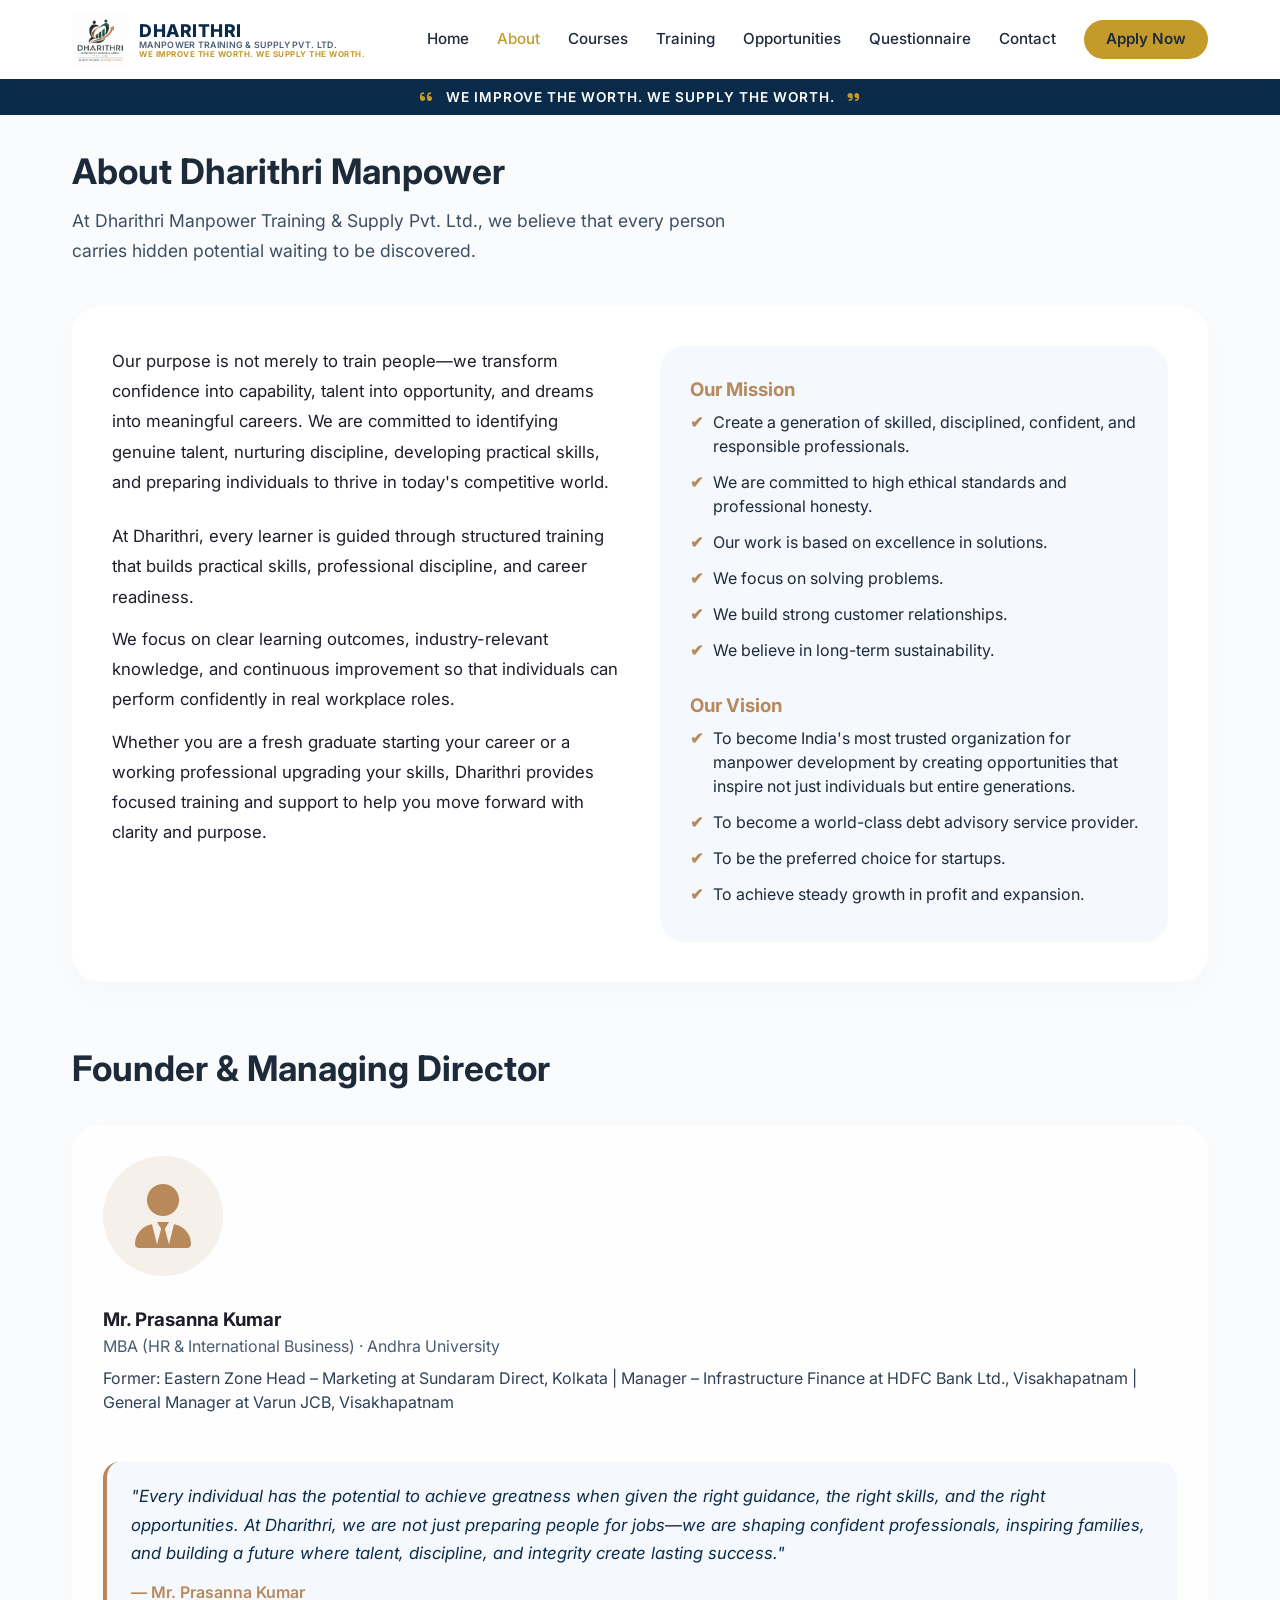
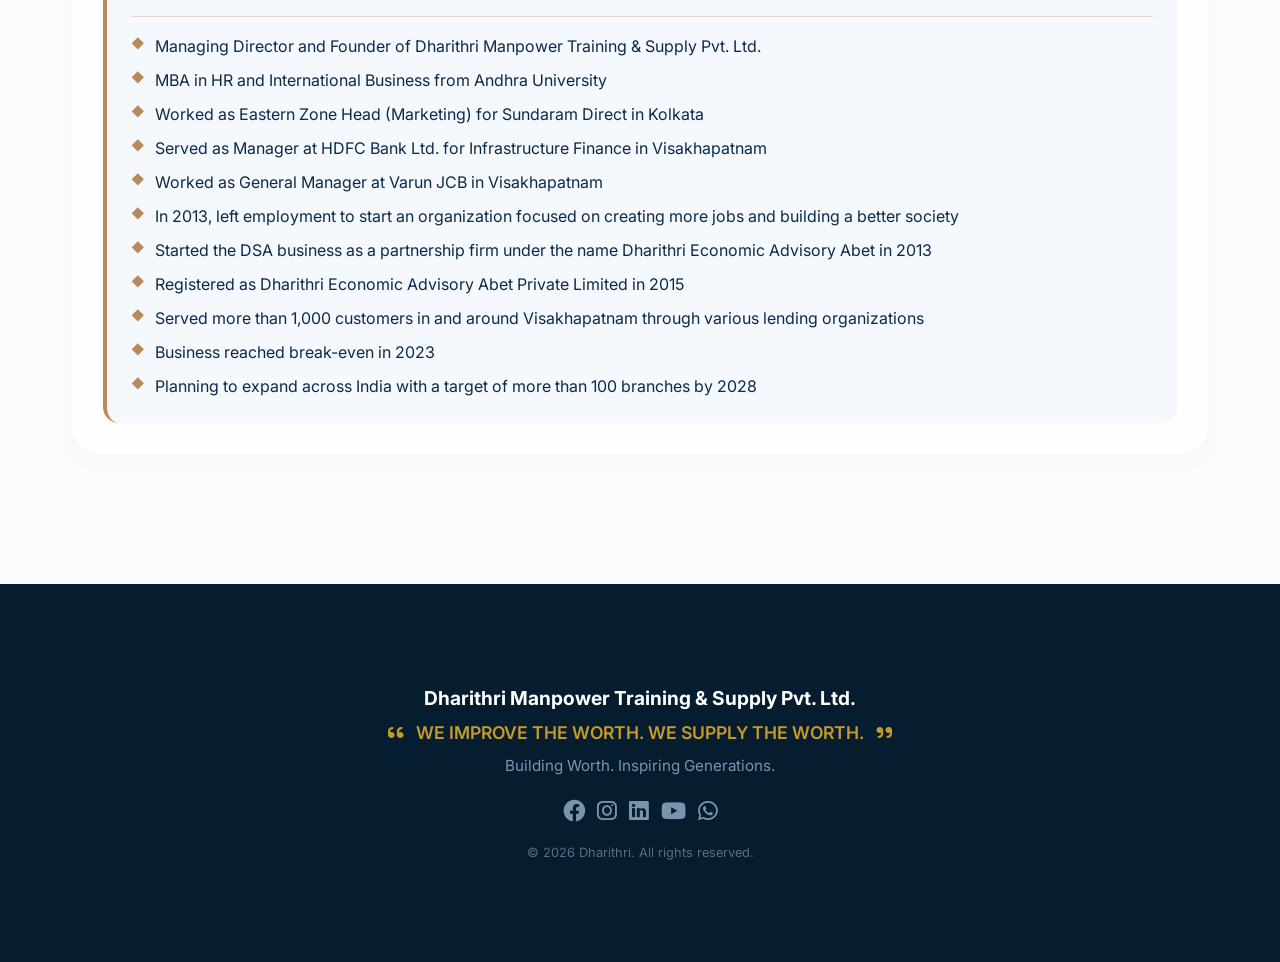
==== commit 8b700ad6: "Revise About page styles and content Updated styles for navbar and modified content in the About sec" ====
--- a/about.html
+++ b/about.html
@@ -8,6 +8,17 @@
     <link href="https://fonts.googleapis.com/css2?family=Inter:opsz,wght@14..32,400;14..32,500;14..32,600;14..32,700&display=swap" rel="stylesheet" />
     <link rel="stylesheet" href="css/style.css" />
     <style>
+        /* ===== RESET NAVBAR HEIGHT ISSUE ===== */
+        .navbar {
+            min-height: auto !important;
+            height: auto !important;
+        }
+        .navbar .container {
+            padding-top: 0 !important;
+            padding-bottom: 0 !important;
+        }
+        
+        /* ===== ABOUT PAGE STYLES ===== */
         .about-grid {
             display: grid;
             grid-template-columns: 1fr 1fr;
@@ -119,25 +130,23 @@
     <!-- Navbar auto-loaded by navbar.js -->
     <div id="navbar-container"></div>
 
-    <section class="container">
-        <!-- ===== TITLE UPDATED ===== -->
+    <section class="container" style="padding-top: 30px;">
+        <!-- ===== TITLE ===== -->
         <h1 class="section-title">About Dharithri Manpower</h1>
         <p class="section-sub">At Dharithri Manpower Training & Supply Pvt. Ltd., we believe that every person carries hidden potential waiting to be discovered.</p>
 
         <div class="about-grid">
-            <!-- LEFT COLUMN - UPDATED CONTENT -->
+            <!-- LEFT COLUMN -->
             <div>
                 <p style="font-size:1.05rem; line-height:1.8;">Our purpose is not merely to train people—we transform confidence into capability, talent into opportunity, and dreams into meaningful careers. We are committed to identifying genuine talent, nurturing discipline, developing practical skills, and preparing individuals to thrive in today's competitive world.</p>
                 <br />
-                <!-- ===== NEW REPLACEMENT TEXT ===== -->
                 <p style="font-size:1.05rem; line-height:1.8;">At Dharithri, every learner is guided through structured training that builds practical skills, professional discipline, and career readiness.</p>
                 <p style="font-size:1.05rem; line-height:1.8; margin-top:12px;">We focus on clear learning outcomes, industry-relevant knowledge, and continuous improvement so that individuals can perform confidently in real workplace roles.</p>
                 <p style="font-size:1.05rem; line-height:1.8; margin-top:12px;">Whether you are a fresh graduate starting your career or a working professional upgrading your skills, Dharithri provides focused training and support to help you move forward with clarity and purpose.</p>
             </div>
 
-            <!-- RIGHT COLUMN - UPDATED MISSION & VISION -->
+            <!-- RIGHT COLUMN - MISSION & VISION -->
             <div style="background:#f5f8fd; padding:30px; border-radius:24px;">
-                <!-- ===== UPDATED MISSION ===== -->
                 <h3 style="color:#b88a5b;">Our Mission</h3>
                 <ul>
                     <li>Create a generation of skilled, disciplined, confident, and responsible professionals.</li>
@@ -148,7 +157,6 @@
                     <li>We believe in long-term sustainability.</li>
                 </ul>
                 <br />
-                <!-- ===== UPDATED VISION ===== -->
                 <h3 style="color:#b88a5b;">Our Vision</h3>
                 <ul>
                     <li>To become India's most trusted organization for manpower development by creating opportunities that inspire not just individuals but entire generations.</li>
@@ -159,7 +167,7 @@
             </div>
         </div>
 
-        <!-- ======== FOUNDER - UPDATED WITH POINTS ======== -->
+        <!-- ======== FOUNDER ======== -->
         <div style="margin-top:60px;">
             <h2 class="section-title">Founder & Managing Director</h2>
             <div class="founder-card">
@@ -169,7 +177,6 @@
                     <p style="color:#4a5d74;">MBA (HR & International Business) · Andhra University</p>
                     <p style="margin:8px 0; color:#2f4057;">Former: Eastern Zone Head – Marketing at Sundaram Direct, Kolkata | Manager – Infrastructure Finance at HDFC Bank Ltd., Visakhapatnam | General Manager at Varun JCB, Visakhapatnam</p>
                     <br />
-                    <!-- ===== UPDATED FOUNDER STORY IN POINTS ===== -->
                     <div class="highlight-box">
                         <p class="founder-quote">
                             "Every individual has the potential to achieve greatness when given the right guidance, the right skills, and the right opportunities. At Dharithri, we are not just preparing people for jobs—we are shaping confident professionals, inspiring families, and building a future where talent, discipline, and integrity create lasting success."
